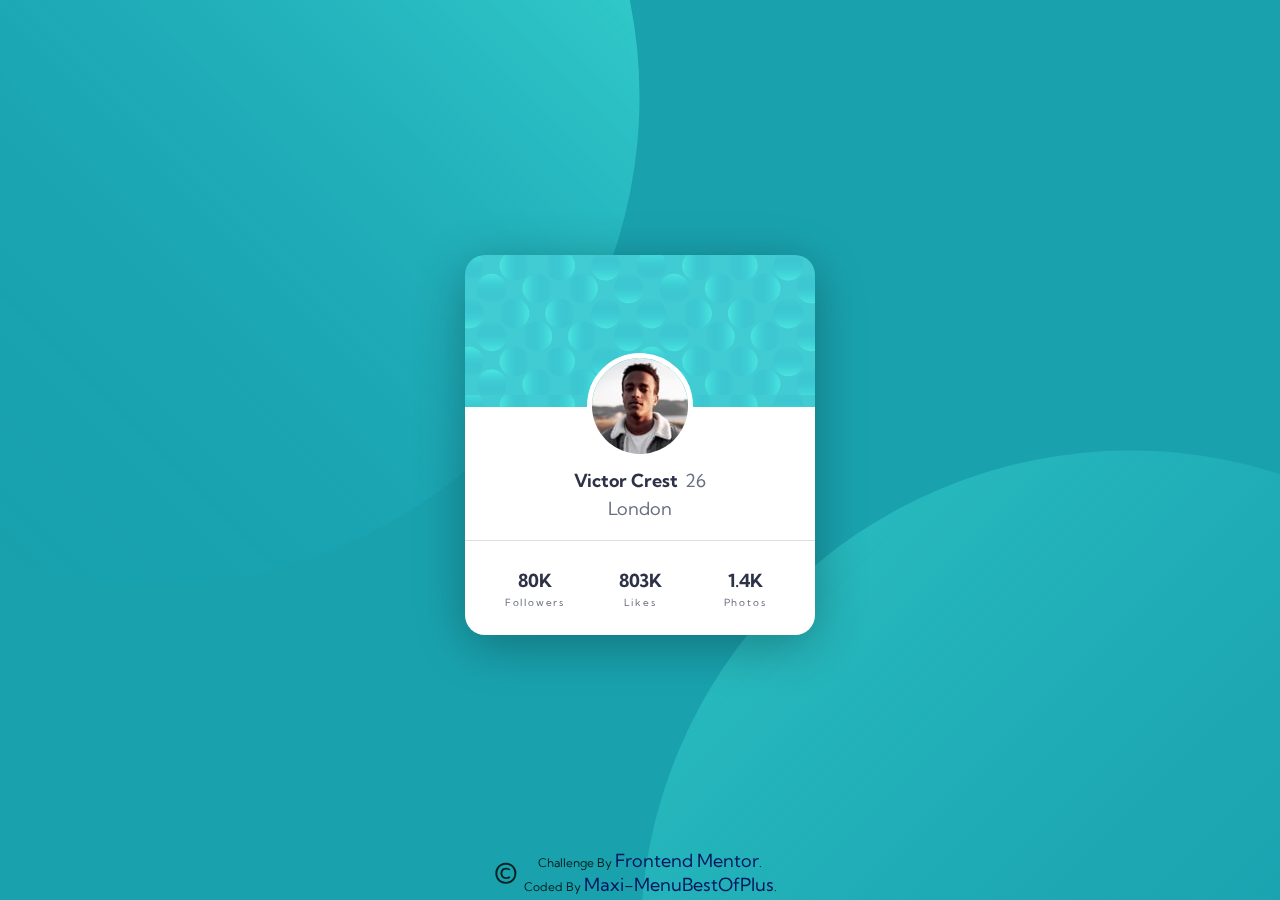
==== frontendmentor/1/index.html @ 2cb42b7a "update-tree" ====
<!DOCTYPE html>
<html lang="en">
<head>
  <meta charset="UTF-8">
  <meta name="viewport" content="width=device-width, initial-scale=1.0"> <!-- displays site properly based on user's device -->
  <link href="./stylesheet.css" rel="stylesheet">
  <link rel="preconnect" href="https://fonts.gstatic.com">
  <link href="https://fonts.googleapis.com/css2?family=Kumbh+Sans:wght@400;700&display=swap" rel="stylesheet">
  <link rel="icon" type="image/png" sizes="32x32" href="./images/favicon-32x32.png">
  
  <title>Frontend Mentor | Profile card component</title>

</head>
<body>
  <img src="./images/bg-pattern-top.svg" alt="" id="top-left">
  <img src="./images/bg-pattern-bottom.svg" alt="" id="bottom-right">
  <div id="profile-card">
  <section id="profile-cover-image">
    <img src="./images/image-victor.jpg" alt="profile picture" id="profile-picture">
  </section>
  <section id="description">
    <div id="descript">
      <strong id="name">Victor Crest</strong>
      26<br>
      <span id="location">London</span>
    </div>
  </section>
  <section id="profile-data">
    <p><strong>80K</strong>
      Followers</p>
    <p><strong>803K</strong>
      Likes</p>
    <p><strong>1.4K</strong>
      Photos</p>
  </section>
  </div>
  <!-- credits footer -->
  <footer class="attribution">
    <div>
      Challenge by <a href="https://www.frontendmentor.io?ref=challenge" target="_blank">Frontend Mentor</a>.<br> 
      Coded by <em>Maxi-MenuBestOfPlus</em>.
    </div>
  </footer>
  <!-- credits footer -->
</body>
</html>
---- frontendmentor/1/stylesheet.css ----
* {
  box-sizing: border-box;
  text-transform: capitalize;
  font: 400 18px 'Kumbh Sans', sans-serif;
  color: hsl(227, 10%, 46%);
}
body {
  background-color: hsl(185, 75%, 39%);
  display: flex;
  justify-content: center;
  align-items: center;
  height: 97vh;
}
#profile-card {
  width: 350px;
  height: 380px;
  display: flex;
  flex-direction: column;
  border-radius: 25px;
  box-shadow: 0px 10px 50px rgba(0, 0, 0, .3);
  z-index: 1;
}
strong {
  font-weight: 700;
  font-size: 18px;
  color: hsl(229, 23%, 23%);
  line-height: 1.7rem;
  
  letter-spacing: normal;
}
p {
  display: flex;
  flex-direction: column;
  justify-content: center;
  align-items: center;

  flex-basis: 20%;
  height: 100%;

  font-size: 10px;
  letter-spacing: 0.1rem;
}
#description {
  background-color: white;
  flex-basis: 35%;
  text-align: center;
  position: relative;
}
#descript {
  width: 100%;
  position: absolute;
  bottom: 15%;
}
#profile-data {
  flex-basis: 25%;
  display: flex;
  justify-content: space-evenly;
  align-items: center;
  border-top: 1px solid rgba(192, 192, 192, 0.5);
  border-radius: 0 0 20px 20px;
  background-color: white;
}
#profile-cover-image {
  flex-basis: 40%;
  border-radius: 20px 20px 0 0;
  background-image: url("./images/bg-pattern-card.svg");
}
#profile-picture {
  border-radius: 50%;
  border: 5px solid white;
  
  display: block;
  position: relative;
  top: 65%;
  left: 50%;
  transform: translateX(-50%);
  
  z-index: 2;
}
.descript > span {
  font-size: 14px;
}
#name {
  margin-right: .2rem;
}
#top-left {
  position: fixed;
  bottom: 35%;
  right: 50%;
}
#bottom-right {
  position: fixed;
  top: 50%;
  left: 50%;
}

/* credits footer */

.attribution {
  width: 100%;
  height: 3rem;
  position: fixed;
  display: flex;
  justify-content: center;
  align-items: center;  
  bottom: 0;
}
.attribution > div {
  font-size: 12px;
  line-height: 20px;
  color:rgba(0, 0, 0, .8);
  position: relative;
  left: 10px;
  text-align: center;
}
.attribution > div::before{
  content: '©';
  font-size: 2rem;
  position: absolute;
  left: -30px; top: 10px;
}
.attribution a, .attribution em {  
  text-decoration: none;
  color: hsl(229, 92%, 19%);  
  font-style: normal;
}
@media (max-width: 360px) {
  #profile-card {
    width: 90vw;
  }
  .attribution{
    padding: 2.5rem;
  }
}
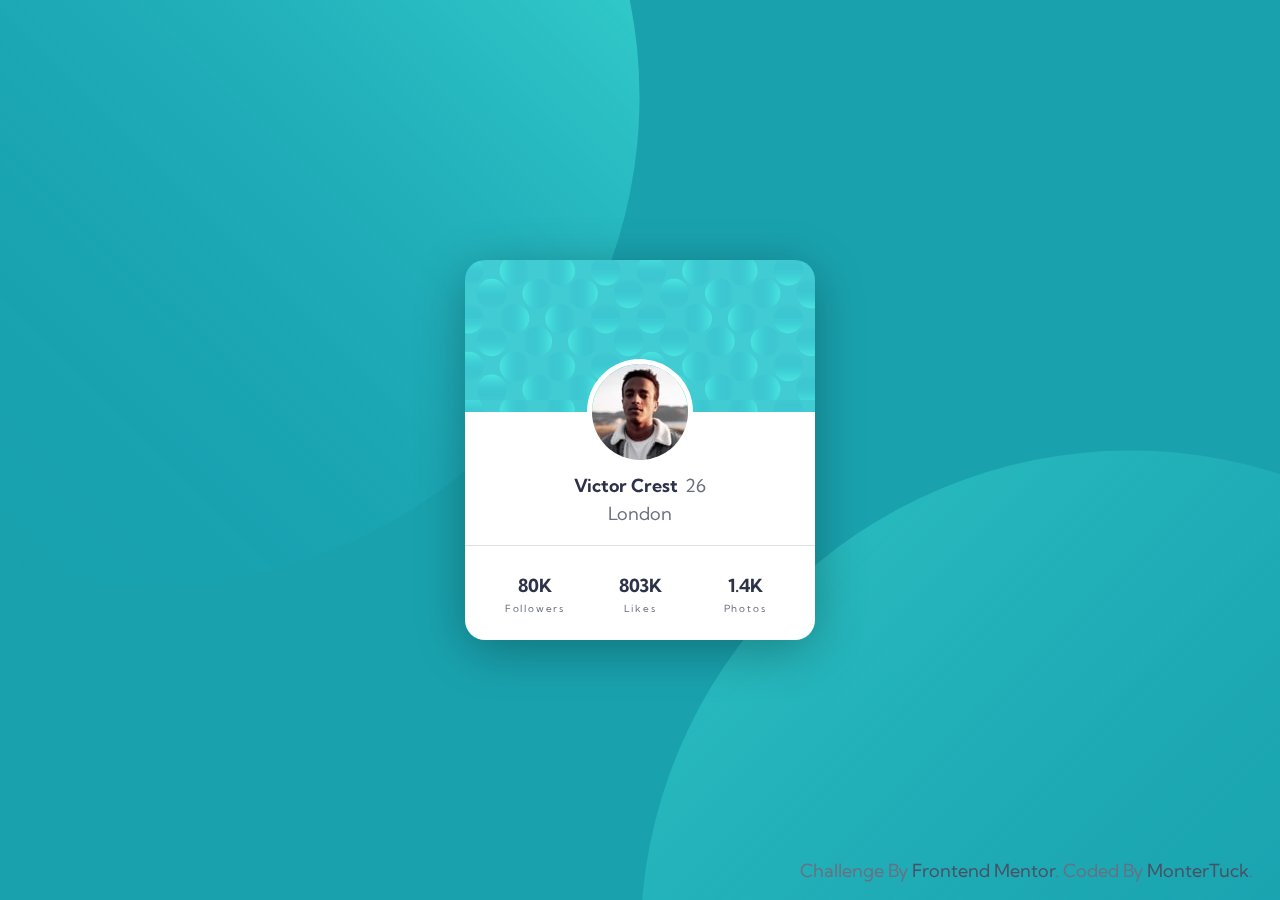
==== commit 2a533135: "footer patch" ====
--- a/frontendmentor/1/index.html
+++ b/frontendmentor/1/index.html
@@ -4,8 +4,11 @@
   <meta charset="UTF-8">
   <meta name="viewport" content="width=device-width, initial-scale=1.0"> <!-- displays site properly based on user's device -->
   <link href="./stylesheet.css" rel="stylesheet">
+  <link href="../footer.css" rel="stylesheet">
+
   <link rel="preconnect" href="https://fonts.gstatic.com">
   <link href="https://fonts.googleapis.com/css2?family=Kumbh+Sans:wght@400;700&display=swap" rel="stylesheet">
+  <link href="https://fonts.googleapis.com/css2?family=Poppins:wght@200;400;600&display=swap" rel="stylesheet">
   <link rel="icon" type="image/png" sizes="32x32" href="./images/favicon-32x32.png">
   
   <title>Frontend Mentor | Profile card component</title>
@@ -26,20 +29,20 @@
     </div>
   </section>
   <section id="profile-data">
-    <p><strong>80K</strong>
+    <p class="p"><strong>80K</strong>
       Followers</p>
-    <p><strong>803K</strong>
+    <p class="p"><strong>803K</strong>
       Likes</p>
-    <p><strong>1.4K</strong>
+    <p class="p"><strong>1.4K</strong>
       Photos</p>
   </section>
   </div>
   <!-- credits footer -->
-  <footer class="attribution">
-    <div>
-      Challenge by <a href="https://www.frontendmentor.io?ref=challenge" target="_blank">Frontend Mentor</a>.<br> 
-      Coded by <em>Maxi-MenuBestOfPlus</em>.
-    </div>
+  <footer>
+    <p class="attribution">
+      Challenge by <a href="https://www.frontendmentor.io?ref=challenge" target="_blank">Frontend Mentor</a>. 
+      Coded by <a href="https://github.com/monsterTuck">monterTuck</a>.
+    </p>
   </footer>
   <!-- credits footer -->
 </body>
--- a/frontendmentor/1/stylesheet.css
+++ b/frontendmentor/1/stylesheet.css
@@ -1,4 +1,6 @@
 * {
+  margin: 0;
+  padding: 0;
   box-sizing: border-box;
   text-transform: capitalize;
   font: 400 18px 'Kumbh Sans', sans-serif;
@@ -9,7 +11,7 @@
   display: flex;
   justify-content: center;
   align-items: center;
-  height: 97vh;
+  min-height: 100vh;
 }
 #profile-card {
   width: 350px;
@@ -28,7 +30,7 @@
   
   letter-spacing: normal;
 }
-p {
+.p {
   display: flex;
   flex-direction: column;
   justify-content: center;
@@ -95,7 +97,7 @@
 }
 
 /* credits footer */
-
+/*
 .attribution {
   width: 100%;
   height: 3rem;
@@ -131,4 +133,4 @@
   .attribution{
     padding: 2.5rem;
   }
-}+}*/--- a/frontendmentor/footer.css
+++ b/frontendmentor/footer.css
@@ -0,0 +1,16 @@
+footer {
+  margin: 0 1rem .5rem;
+  position: absolute;
+  text-align: center;
+  bottom: 0.5rem; right: 0.5rem;
+  font-size: 15px;
+  font-family: 'Poppins', sans-serif;
+}
+a {
+  font-size: inherit;
+  text-decoration: inherit;
+  color: hsl(234, 12%, 34%);
+}
+a:hover {
+  text-decoration: underline;
+}